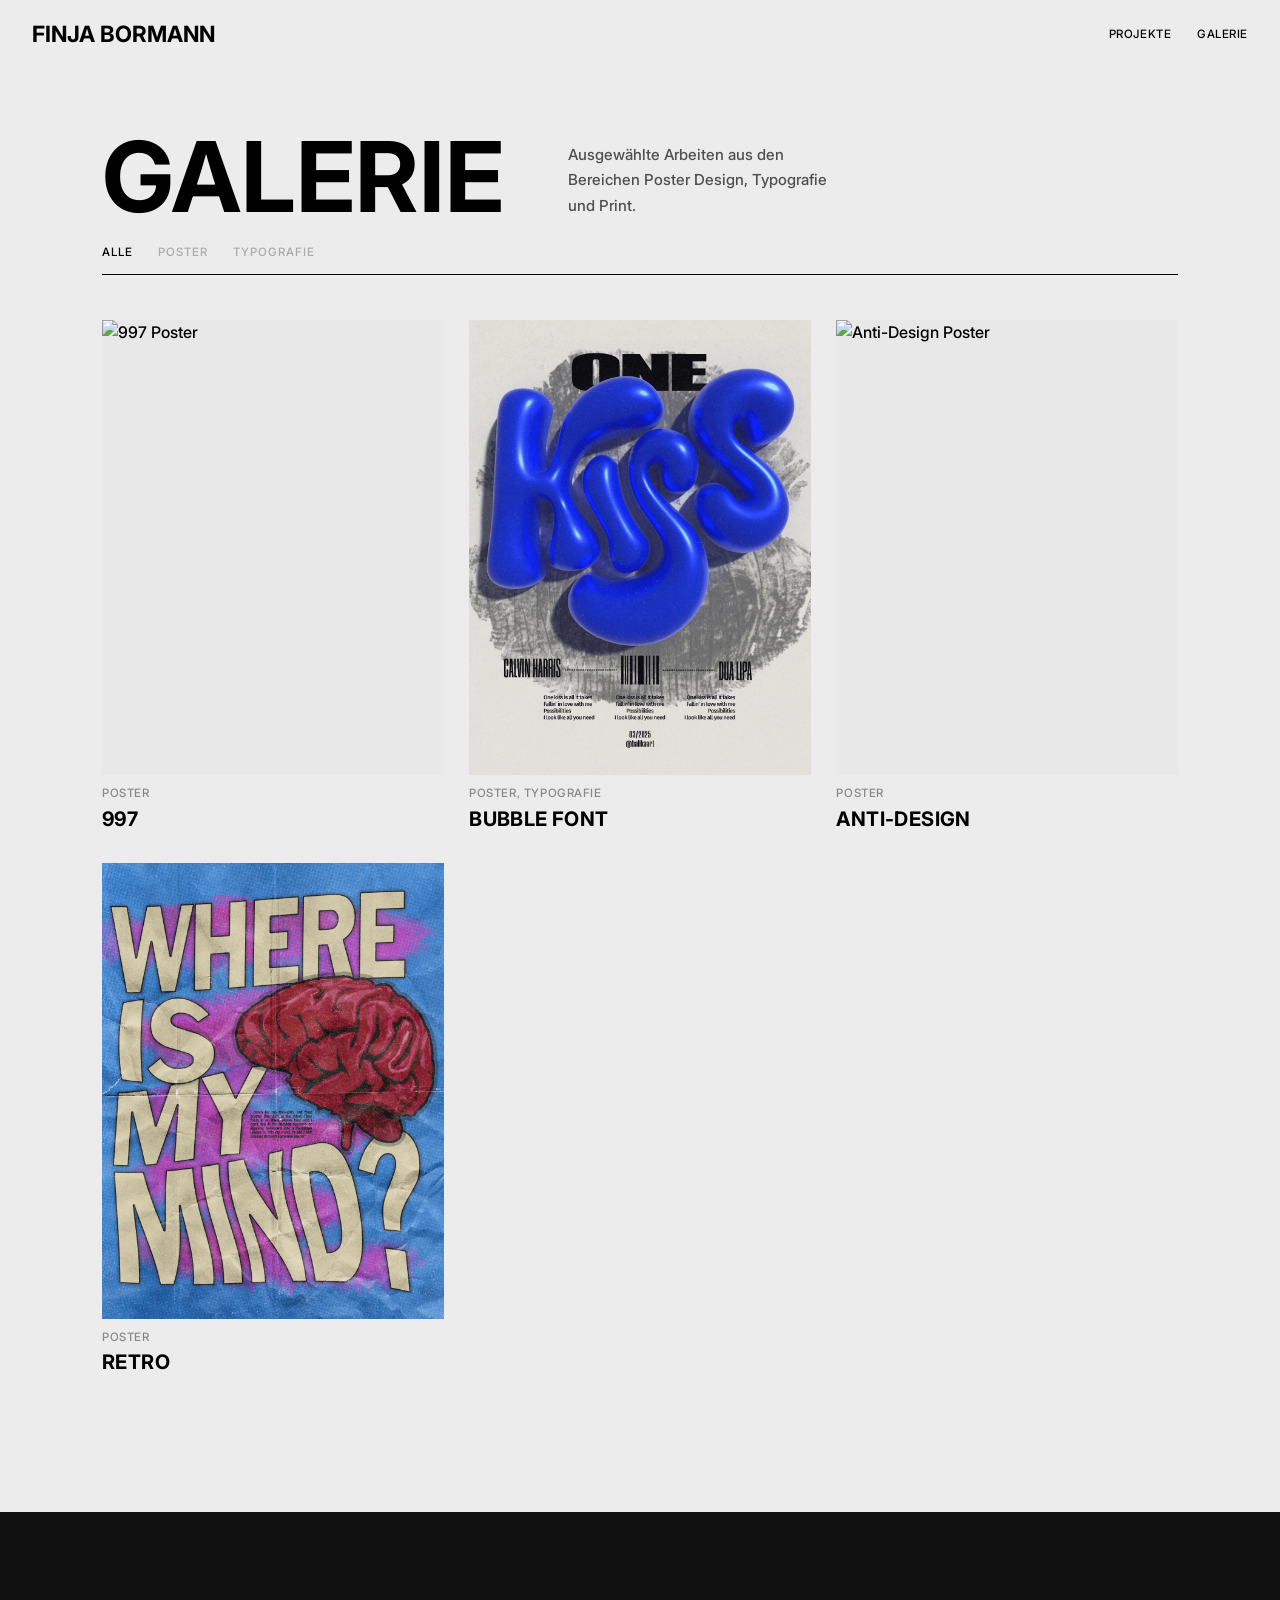
==== galerie.html @ 6246e297 "new gallery and projects page" ====
<!DOCTYPE html>
<html lang="de">
  <head>
    <meta charset="UTF-8" />
    <meta name="viewport" content="width=device-width, initial-scale=1.0" />
    <meta name="theme-color" content="#ececec" />
    <title>Galerie – Finja Bormann</title>
    <link rel="stylesheet" href="style.css" />
    <link rel="stylesheet" href="responsive.css" />
    <link rel="stylesheet" href="galerie.css" />
  </head>
  <body>
  <div class="page-wrapper">

    <header>
      <nav class="navbar">
        <a href="index.html" class="nav-logo">FINJA BORMANN</a>
        <button class="nav-burger" aria-label="Menü öffnen">
          <span></span>
          <span></span>
          <span></span>
        </button>
        <ul class="nav-links">
          <li><a href="projects-overview.html">Projekte</a></li>
          <li><a href="galerie.html">Galerie</a></li>
        </ul>
      </nav>
    </header>

    <main>

      <section class="section ga-hero no-line">
        <div class="ga-hero-inner">
          <h1 class="ga-title">Galerie</h1>
          <p class="ga-desc">Ausgewählte Arbeiten aus den Bereichen Poster Design, Typografie und Print.</p>
        </div>
      </section>

      <section class="section ga-main no-line">

        <div class="ga-filters">
          <button class="ga-filter is-active" data-filter="all">Alle</button>
          <button class="ga-filter" data-filter="poster">Poster</button>
          <button class="ga-filter" data-filter="typografie">Typografie</button>
        </div>

        <div class="ga-grid">

          <div class="ga-card" data-categories="poster">
            <div class="ga-card-img">
              <img src="images/Galerie/997-poster.png" alt="997 Poster" loading="lazy" decoding="async" />
            </div>
            <div class="ga-card-body">
              <p class="ga-card-tags">Poster</p>
              <h3 class="ga-card-title">997</h3>
            </div>
          </div>

          <div class="ga-card" data-categories="poster typografie">
            <div class="ga-card-img">
              <img src="images/Galerie/bubble-font-poster.png" alt="Bubble Font Poster" loading="lazy" decoding="async" />
            </div>
            <div class="ga-card-body">
              <p class="ga-card-tags">Poster, Typografie</p>
              <h3 class="ga-card-title">Bubble Font</h3>
            </div>
          </div>

          <div class="ga-card" data-categories="poster">
            <div class="ga-card-img">
              <img src="images/Galerie/anti-design-poster.png" alt="Anti-Design Poster" loading="lazy" decoding="async" />
            </div>
            <div class="ga-card-body">
              <p class="ga-card-tags">Poster</p>
              <h3 class="ga-card-title">Anti-Design</h3>
            </div>
          </div>

          <div class="ga-card" data-categories="poster">
            <div class="ga-card-img">
              <img src="images/Galerie/retro-poster.png" alt="Retro Poster" loading="lazy" decoding="async" />
            </div>
            <div class="ga-card-body">
              <p class="ga-card-tags">Poster</p>
              <h3 class="ga-card-title">Retro</h3>
            </div>
          </div>

        </div>
      </section>

    </main>
  </div>

  <footer class="footer">
    <div class="footer-inner">
      <p class="footer-cta">Lets work<br class="footer-br"> together</p>
      <div class="footer-links-row">
        <a class="footer-link" href="mailto:finjabormann03@gmail.com">finjabormann03@gmail.com</a>
        <div class="footer-social">
          <a class="footer-link" href="https://de.linkedin.com/in/finja-bormann-8b305a2b4" target="_blank">LinkedIn</a>
          <a class="footer-link" href="https://github.com/finionb" target="_blank">GitHub</a>
        </div>
      </div>
      <p class="footer-copy">&copy; 2026 Finja Bormann</p>
    </div>
  </footer>

  <script src="script.js"></script>
  <script>
    (function () {
      const filters = document.querySelectorAll('.ga-filter');
      const cards = document.querySelectorAll('.ga-card');

      filters.forEach(function (btn) {
        btn.addEventListener('click', function () {
          filters.forEach(function (f) { f.classList.remove('is-active'); });
          btn.classList.add('is-active');

          const active = btn.dataset.filter;
          cards.forEach(function (card) {
            if (active === 'all') {
              card.classList.remove('is-hidden');
            } else {
              const cats = (card.dataset.categories || '').split(' ');
              card.classList.toggle('is-hidden', !cats.includes(active));
            }
          });
        });
      });
    })();
  </script>
  </body>
</html>
---- style.css ----
*, *::before, *::after {
  box-sizing: border-box;
  margin: 0;
  padding: 0;

}

html {
  overflow-x: hidden;
  background-color: #ececec;
}

body {
  font-family: "Inter", sans-serif;
  line-height: 1.6;
  overflow-x: hidden;
  background-color: #111;
  /* padding-bottom is set dynamically in JS to match footer height */
}


@font-face {
  font-family: "Inter";
  src: url("fonts/Inter_24pt-Light.ttf") format("truetype");
  font-weight: 300;
  font-style: normal;
}

@font-face {
  font-family: "Inter";
  src: url("fonts/Inter_24pt-Medium.ttf") format("truetype");
  font-weight: 500;
  font-style: normal;
}

@font-face {
  font-family: "Inter";
  src: url("fonts/Inter_28pt-SemiBold.ttf") format("truetype");
  font-weight: 600;
  font-style: normal;
}

@font-face {
  font-family: "Inter";
  src: url("fonts/Inter_28pt-Bold.ttf") format("truetype");
  font-weight: 700;
  font-style: normal;
}

/* Navbar */
.navbar {
  display: flex;
  justify-content: space-between;
  align-items: center;
  padding: clamp(0.6rem, 1.5vw, 1rem) 2rem;
  background-color: transparent;
  position: fixed;
  top: 0;
  left: 50%;
  width: 100vw;
  margin-left: calc(-1 * 50vw);
  z-index: 100;
}

.nav-logo {
  display: flex;
  align-items: center;
  gap: 0.5rem;
  font-size: clamp(1rem, 1.2vw + 0.5rem, 1.4rem);
  font-weight: 700;
  text-decoration: none;
  color: #000000;
  background-color: transparent;
}

.nav-links {
  list-style: none;
  letter-spacing: 0.05em;
  text-transform: uppercase;
  font-size: clamp(0.7rem, 0.4vw + 0.4rem, 0.85rem);
  display: flex;
  gap: clamp(1rem, 2vw, 2rem);
  background-color: transparent;
}

.nav-links li {
  background-color: transparent;
}

.nav-links a {
  text-decoration: none;
  color: #000000;
  background-color: transparent;
}

.nav-links a:hover {
  color: #4f4f4f;
}

/* Burger button */
.nav-burger {
  display: none;
  flex-direction: column;
  justify-content: center;
  gap: 5px;
  background: none;
  border: none;
  cursor: pointer;
  z-index: 101;
}

.nav-burger span {
  display: block;
  width: 24px;
  height: 2px;
  background-color: #000000;
  transition: transform 0.3s ease, opacity 0.3s ease;
}

.nav-burger.is-open span:nth-child(1) {
  transform: translateY(7px) rotate(45deg);
}
.nav-burger.is-open span:nth-child(2) {
  opacity: 0;
}
.nav-burger.is-open span:nth-child(3) {
  transform: translateY(-7px) rotate(-45deg);
}

@media (max-width: 768px) {
  .nav-burger {
    display: flex;
  }

  .nav-links {
    display: none;
    position: fixed;
    top: 0;
    left: 0;
    width: 100%;
    height: 100vh;
    flex-direction: column;
    justify-content: center;
    align-items: flex-end;
    padding-right: 2rem;
    gap: 2rem;
    background-color: #ececec;
    z-index: 100;
  }

  .nav-links.is-open {
    display: flex;
  }

  .nav-links a {
    font-size: clamp(2rem, 8vw, 3rem);
    font-weight: 700;
    text-transform: uppercase;
    letter-spacing: 0.02em;
  }
}

/* Slideshow */
.slideshow {
  width: 100vw;
  margin-left: calc(50% - 50vw);
  margin-right: calc(50% - 50vw);
  margin-top: clamp(1rem, 2vw, 2rem);
}

.slideshow-frame {
  position: relative;
  width: 100%;
  aspect-ratio: 16 / 6.75;
  overflow: hidden;
  background-color: #f0f0f0;
}

.slideshow-image {
  position: absolute;
  inset: 0;
  width: 100%;
  height: 100%;
  object-fit: cover;
  opacity: 0;
  transition: opacity 0.6s ease;
}

.slideshow-image.is-active {
  opacity: 1;
}

/* Sections */
.section {
  position: relative;
  padding: clamp(2.5rem, 4vw + 1rem, 5rem) 2rem;
  max-width: 1140px;
  margin: 0 auto;
}

#projects,
#gallery {
  padding-bottom: clamp(1rem, 2vw, 1.5rem);
}

.section::before {
  content: "";
  position: absolute;
  top: 0;
  left: calc(2rem - max(0px, (100vw - 1140px) / 2));
  right: calc(2rem - max(0px, (100vw - 1140px) / 2));
  border-top: 1px solid #000000;
}

.section.hero::before,
.section.no-line::before {
  border-top: none;
}

.hero {
  text-align: left;
  padding-top: clamp(18rem, 18vw + 2rem, 30rem);
  position: relative;
}

.hero h1 {
  position: relative;
  width: 100vw;
  color: #4f4f4f;
  max-width: clamp(300px, 65vw, 800px);
  margin-left: calc(50% - 50vw);
  padding-left: 2rem;
  font-size: clamp(1.25rem, 1.2vw + 0.7rem, 2rem);
  font-weight: 500;
  line-height: clamp(1rem, 1.5vw + 0.9rem, 2.7rem);
}

/* Projects slider */
.projects-viewport {
  position: relative;
  width: 100vw;
  margin-left: calc(50% - 50vw);
  margin-right: calc(50% - 50vw);
  margin-top: clamp(1rem, 2vw, 2rem);
  overflow: hidden;
  cursor: grab;
  touch-action: pan-y;
}

.projects-viewport.is-dragging {
  cursor: grabbing;
}

.projects-grid {
  display: flex;
  gap: clamp(1rem, 1.5vw, 1.5rem);
  width: max-content;
  will-change: transform;
}

.project-card {
  display: block;
  flex: 0 0 624px;
  width: 624px;
  text-decoration: none;
  color: inherit;
  user-select: none;
}

#gallery .project-card {
  flex: 0 0 clamp(220px, 35vw, 500px);
  width: clamp(220px, 35vw, 500px);
}

/* Static projects grid (no slider) */
.projects-static-grid {
  display: grid;
  grid-template-columns: repeat(2, 1fr);
  gap: clamp(1.5rem, 2.5vw, 2.5rem);
  margin-top: clamp(1rem, 2vw, 2rem);
  width: 100vw;
  margin-left: calc(50% - 50vw);
  margin-right: calc(50% - 50vw);
  padding: 0 2rem;
  box-sizing: border-box;
}

.projects-static-grid .project-card {
  flex: none;
  width: auto;
}

@media (max-width: 700px) {
  .projects-static-grid {
    grid-template-columns: 1fr;
  }
}

/* ── Section Link Button ─────────────────────────────── */
.section-link-wrap {
  width: 100vw;
  margin-left: calc(50% - 50vw);
  display: flex;
  justify-content: flex-end;
  padding-right: 2rem;
  margin-top: clamp(1.25rem, 2.5vw, 2rem);
}

.section-link-btn {
  display: inline-flex;
  align-items: center;
  gap: 0.5em;
  padding: 0.55em 1.1em;
  border: 1px solid #000;
  border-radius: 9999px;
  background: transparent;
  color: #000;
  text-decoration: none;
  font-family: "Inter", sans-serif;
  font-size: clamp(0.7rem, 0.35vw + 0.5rem, 0.9rem);
  text-transform: uppercase;
  letter-spacing: 0.05em;
  line-height: 1;
  transition: color 0.2s ease, border-color 0.2s ease;
}

.section-link-btn:hover {
  color: #4f4f4f;
  border-color: #4f4f4f;
}

.section-link-arrow {
  font-size: 1.2em;
  line-height: 1;
}

.coming-soon-card {
  position: relative;
}

.coming-soon-card .project-image::after {
  content: "Coming Soon";
  position: absolute;
  top: 12px;
  right: 12px;
  background-color: #000;
  color: #ececec;
  font-size: 0.65rem;
  font-weight: 700;
  letter-spacing: 0.1em;
  text-transform: uppercase;
  padding: 5px 10px;
  pointer-events: none;
}

.project-image {
  overflow: hidden;
  background-color: #f0f0f0;
  position: relative;
}

.project-image img {
  display: block;
  width: 100%;
  aspect-ratio: 16 / 9;
  object-fit: cover;
  transition: transform 0.4s ease;
}

.project-card:hover .project-image img {
  transform: scale(1.05);
}

@media (hover: none) {
  .project-card.in-view .project-image img {
    transform: scale(1.05);
  }
}

#gallery .project-image img {
  aspect-ratio: 3 / 4;
}

.project-tags {
  margin-top: clamp(0.6rem, 1vw, 1rem);
  line-height: 1;
  letter-spacing: 0.05em;
  text-transform: uppercase;
  font-size: clamp(0.7rem, 0.4vw + 0.4rem, 0.85rem);
  color: #888;
}

.project-title {
  font-size: clamp(1.1rem, 1vw + 0.6rem, 1.6rem);
  font-weight: 700;
  line-height: 1;
  text-transform: uppercase;
  margin: 0.5rem 0;
}

.project-desc {
  font-size: clamp(1rem, 0.8vw + 0.7rem, 1.25rem);
  line-height: 0.9;
  color: #4f4f4f;
}

h2 {
  position: relative;
  width: 100vw;
  margin-left: calc(50% - 50vw);
  padding-left: 2rem;
  font-size: clamp(2rem, 3.5vw + 1rem, 5rem);
  font-weight: 700;
  text-transform: uppercase;
}

/* Über mich */
.about-row {
  display: grid;
  grid-template-columns: clamp(120px, 18vw, 220px) 1fr;
  gap: clamp(2rem, 4vw, 5rem);
  padding: clamp(1.5rem, 2.5vw, 2.5rem) 0;
}

.about-row:first-of-type {
  margin-top: clamp(1.5rem, 2.5vw, 2.5rem);
  padding-top: 0;
}

.about-label {
  font-weight: 500;
  color: #4f4f4f;
  letter-spacing: 0.05em;
  text-transform: uppercase;
  font-size: clamp(0.7rem, 0.4vw + 0.4rem, 0.85rem);
}

.about-content {
  margin-bottom: 1rem;
  color: #4f4f4f;
  font-size: clamp(1rem, 0.8vw + 0.7rem, 1.25rem);
}

.about-content p:last-child {
  margin-bottom: 0;
}

.about-entry {
  margin-bottom: clamp(1.75rem, 2.5vw, 2.5rem);
}

.about-entry:last-child {
  margin-bottom: 0;
}

.about-entry-title {
  font-weight: 500;
  color: #4f4f4f;
  font-size: clamp(1rem, 0.8vw + 0.7rem, 1.25rem);
}

.about-entry-desc {
  color: #888;
  font-size: clamp(0.8rem, 0.5vw + 0.5rem, 0.95rem);
  line-height: 1.3;
}

.about-skills {
  display: flex;
  justify-content: space-between;
  width: 100%;
}

.about-skills ul {
  list-style: none;
}

.about-skills li {
  color: #4f4f4f;
  margin-bottom: 0.5rem;
  font-size: clamp(1rem, 0.8vw + 0.7rem, 1.25rem);
}

@media (max-width: 600px) {
  .about-row {
    grid-template-columns: 1fr;
    gap: 0.75rem;
  }
}

/* Footer */
/* Page wrapper scrolls over fixed footer */
.page-wrapper {
  position: relative;
  z-index: 1;
  background-color: #ececec;
  min-height: 100vh;
}

.footer {
  position: fixed;
  bottom: 0;
  left: 0;
  right: 0;
  background-color: #111;
  display: flex;
  flex-direction: column;
  align-items: center;
  justify-content: center;
  padding: clamp(3rem, 7vw, 6rem) 2rem;
}

.footer * {
  background-color: transparent;
}

.footer-inner {
  max-width: 1140px;
  width: 100%;
  text-align: center;
  opacity: 0;
  transition: opacity 0.6s ease;
}

.footer-inner.is-visible {
  opacity: 1;
}

.footer-br {
  display: none;
}

.footer-cta {
  font-size: clamp(2rem, 3.5vw + 1rem, 5rem);
  font-weight: 700;
  color: #ececec;
  text-transform: uppercase;
  line-height: 1;
  letter-spacing: -0.01em;
  margin-bottom: clamp(1.5rem, 3vw, 3rem);
}

.footer-links-row {
  display: flex;
  justify-content: center;
  align-items: center;
  flex-wrap: wrap;
  gap: clamp(1.5rem, 4vw, 4rem);
  margin-bottom: clamp(2rem, 4vw, 4rem);
}

.footer-social {
  display: flex;
  gap: clamp(1.5rem, 4vw, 4rem);
  background-color: transparent;
}

.footer-link {
  color: #888;
  text-decoration: none;
  font-size: clamp(0.8rem, 0.6vw + 0.4rem, 1rem);
  letter-spacing: 0.05em;
  text-transform: uppercase;
  transition: color 0.2s ease;
}

.footer-link:hover {
  color: #ececec;
}

.footer-copy {
  color: #444;
  font-size: clamp(0.65rem, 0.3vw + 0.4rem, 0.75rem);
}
---- responsive.css ----
/* ═══════════════════════════════════════════════════════
   RESPONSIVE.CSS
   Clamps decken fluid scaling ab.
   Diese Datei enthält strukturelle Breakpoint-Änderungen.

   Breakpoints:
   Tablet  → max-width: 1024px
   Mobile  → max-width: 768px
   Small   → max-width: 480px
═══════════════════════════════════════════════════════ */


/* ── Tablet (≤ 1024px) ───────────────────────────────── */
@media (max-width: 1024px) {

  /* Galerie-Karten etwas breiter relativ */
  #gallery .project-card {
    flex: 0 0 clamp(220px, 44vw, 420px);
    width: clamp(220px, 44vw, 420px);
  }

  /* Projekt-Grid 2 Spalten bleiben, aber weniger Gap */
  .projects-static-grid {
    gap: clamp(1rem, 2vw, 2rem);
  }

  /* About-Label-Spalte etwas schmaler */
  .about-row {
    grid-template-columns: clamp(90px, 14vw, 160px) 1fr;
    gap: clamp(1.5rem, 3vw, 4rem);
  }

  /* Skills-Spalten Mindestbreite anpassen */
  .about-skills ul {
    min-width: clamp(160px, 22vw, 280px);
  }

}


/* ── Mobile (≤ 768px) ───────────────────────────────── */
@media (max-width: 768px) {

  /* ─ Hero ─ */
  .hero {
    padding-top: clamp(18rem, 28vw, 20rem);
  }

  .hero h1 {
    max-width: 100%;
    font-size: clamp(1.4rem, 6vw, 2.5rem);
    line-height: 1.3;
    font-weight: 500;
  }

  /* Slideshow auf Mobile deutlich höher */
  .slideshow-frame {
    aspect-ratio: 16 / 16;
  }

  /* ─ Galerie-Slider ─ */
  #gallery .project-card {
    flex: 0 0 clamp(200px, 75vw, 340px);
    width: clamp(200px, 75vw, 340px);
  }

  /* ─ Über mich ─ */
  .about-row {
    grid-template-columns: 1fr;
    gap: 0.6rem;
  }

  .about-row:first-of-type {
    margin-top: clamp(1rem, 2vw, 1.5rem);
  }

  .about-skills {
    gap: 2rem;
  }

  /* ─ Projektkarten ─ */
  .project-desc {
    line-height: 1.4;
  }

  /* ─ Projektdetails ─ */
  .project-hero-image {
    padding-top: clamp(4rem, 8vw, 6rem);
  }

  .project-meta {
    gap: clamp(1rem, 3vw, 2rem);
  }

  .project-overview,
  .project-text-block {
    grid-template-columns: 1fr;
    gap: 0.5rem;
  }

  .project-overview-label,
  .project-section-title {
    padding-top: 0;
  }

}


/* ── Small Mobile (≤ 480px) ─────────────────────────── */
@media (max-width: 480px) {

  /* ─ Navbar ─ */
  .nav-logo {
    font-size: 1.05rem;
  }

  .navbar {
    padding-left: 1.25rem;
    padding-right: 1.25rem;
  }

  /* ─ Sections ─ */
  .section {
    padding-left: 1.25rem;
    padding-right: 1.25rem;
  }

  /* Section-Linien an neues Padding anpassen */
  .section::before {
    left: calc(1.25rem - max(0px, (100vw - 1140px) / 2));
    right: calc(1.25rem - max(0px, (100vw - 1140px) / 2));
  }

  h2 {
    padding-left: 1.25rem;
  }

  .hero h1 {
    padding-left: 1.25rem;
    padding-right: 1.25rem;
  }

  /* ─ Galerie-Karten ─ */
  #gallery .project-card {
    flex: 0 0 82vw;
    width: 82vw;
  }

  /* ─ Projekt-Grid ─ */
  .projects-static-grid {
    padding: 0 1.25rem;
    gap: 2rem;
  }

  /* ─ Section Link ─ */
  .section-link-wrap {
    padding-right: 1.25rem;
  }

  /* ─ Footer ─ */
  .footer {
    padding: clamp(4rem, 10vw, 6rem) 1.25rem;
  }

  .footer-br {
    display: inline;
  }

  .footer-links-row {
    flex-direction: column;
    gap: 1rem;
  }


  .project-image-grid {
    grid-template-columns: 1fr;
    gap: 0.75rem;
  }

  .project-hero-image img {
    aspect-ratio: 4 / 3;
  }

  .project-next-title {
    font-size: clamp(1.2rem, 6vw, 2rem);
  }

  /* ─ Slideshow ─ */
  .slideshow-frame {
    aspect-ratio: 3 / 4;
  }

}
---- galerie.css ----
/* ── Galerie Page ──────────────────────────────────────── */

/* Hero */
.ga-hero {
  padding-top: clamp(5rem, 10vw, 11rem);
  padding-bottom: clamp(0.75rem, 1.5vw, 1.5rem);
}

.ga-hero-inner {
  display: flex;
  align-items: flex-end;
  gap: clamp(1.5rem, 5vw, 6rem);
}

.ga-title {
  font-size: clamp(2.5rem, 7vw + 0.5rem, 8rem);
  font-weight: 700;
  line-height: 1;
  color: #000;
  flex-shrink: 0;
  text-transform: uppercase;
}

.ga-desc {
  font-size: clamp(0.85rem, 0.5vw + 0.55rem, 1rem);
  color: #4f4f4f;
  line-height: 1.65;
  max-width: clamp(180px, 25vw, 280px);
  padding-bottom: 0.5rem;
}

/* Main section */
.ga-main {
  padding-top: 0;
}

/* Filter tabs */
.ga-filters {
  display: flex;
  gap: clamp(0.9rem, 2vw, 2.5rem);
  border-bottom: 1px solid #000;
  padding-bottom: clamp(0.65rem, 1.2vw, 1rem);
  margin-bottom: clamp(1.5rem, 3.5vw, 3.5rem);
  flex-wrap: wrap;
}

.ga-filter {
  background: none;
  border: none;
  cursor: pointer;
  font-family: "Inter", sans-serif;
  font-size: clamp(0.7rem, 0.4vw + 0.4rem, 0.85rem);
  letter-spacing: 0.08em;
  text-transform: uppercase;
  color: #aaa;
  padding: 0;
  transition: color 0.2s ease;
  font-weight: 500;
}

.ga-filter:hover,
.ga-filter.is-active {
  color: #000;
}

/* Grid */
.ga-grid {
  display: grid;
  grid-template-columns: repeat(3, 1fr);
  gap: clamp(1rem, 2vw, 2.5rem);
  padding-bottom: clamp(3rem, 5vw, 5rem);
}

/* Card */
.ga-card {
  display: flex;
  flex-direction: column;
  gap: 0;
  cursor: pointer;
}

.ga-card-img {
  overflow: hidden;
  background: #e8e8e8;
}

.ga-card-img img {
  display: block;
  width: 100%;
  aspect-ratio: 3 / 4;
  object-fit: cover;
  transition: transform 0.45s ease;
}

.ga-card:hover .ga-card-img img {
  transform: scale(1.04);
}

.ga-card-body {
  padding-top: clamp(0.6rem, 1vw, 1rem);
  display: flex;
  flex-direction: column;
  gap: 0;
}

.ga-card-tags {
  line-height: 1;
  letter-spacing: 0.05em;
  text-transform: uppercase;
  font-size: clamp(0.7rem, 0.4vw + 0.4rem, 0.85rem);
  color: #888;
}

.ga-card-title {
  font-size: clamp(1rem, 1vw + 0.45rem, 1.25rem);
  font-weight: 700;
  color: #000;
  line-height: 1.1;
  text-transform: uppercase;
  letter-spacing: 0.02em;
  margin: 0.5rem 0;
}

/* Hidden state (filter) */
.ga-card.is-hidden {
  display: none;
}

/* ── Tablet (≤ 1024px) ───────────────────────────────── */
@media (max-width: 1024px) {
  .ga-title {
    font-size: clamp(2.5rem, 6vw + 0.5rem, 5rem);
  }
}

/* ── Mobile (≤ 768px) ────────────────────────────────── */
@media (max-width: 768px) {
  .ga-hero-inner {
    flex-direction: column;
    align-items: flex-start;
    gap: clamp(0.5rem, 2vw, 1rem);
  }

  .ga-desc {
    max-width: 100%;
    padding-bottom: 0;
  }

  .ga-grid {
    grid-template-columns: repeat(2, 1fr);
    gap: clamp(0.75rem, 2vw, 1.5rem);
  }
}

/* ── Small Mobile (≤ 480px) ─────────────────────────── */
@media (max-width: 480px) {
  .ga-grid {
    gap: clamp(0.5rem, 2vw, 0.75rem);
  }

  .ga-filters {
    gap: clamp(0.75rem, 3vw, 1rem);
  }
}
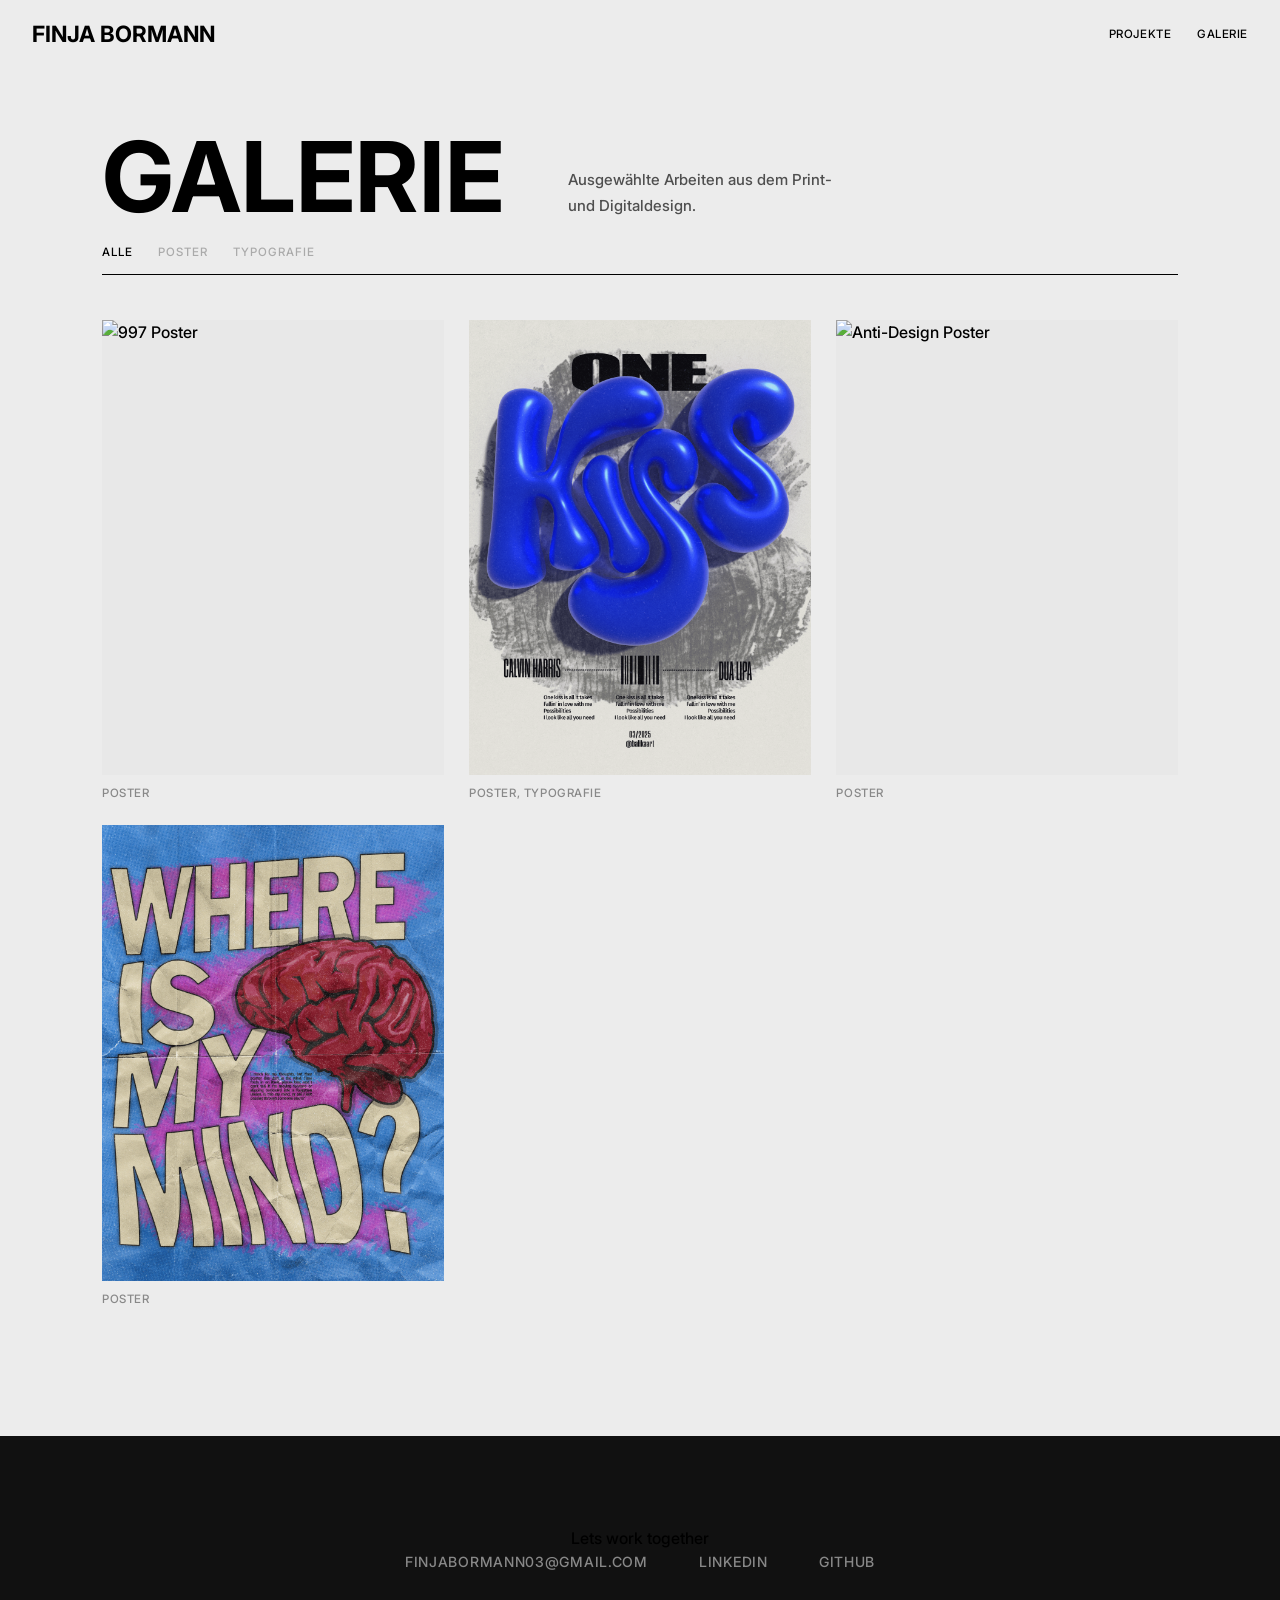
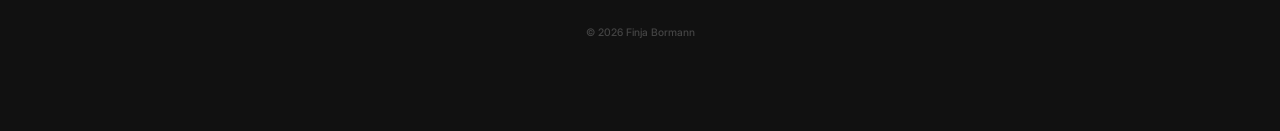
==== commit e9036e8e: "new Logo and fixed some design issues" ====
--- a/galerie.html
+++ b/galerie.html
@@ -4,6 +4,7 @@
     <meta charset="UTF-8" />
     <meta name="viewport" content="width=device-width, initial-scale=1.0" />
     <meta name="theme-color" content="#ececec" />
+    <link rel="icon" type="image/png" href="images/Logo.png" />
     <title>Galerie – Finja Bormann</title>
     <link rel="stylesheet" href="style.css" />
     <link rel="stylesheet" href="responsive.css" />
@@ -32,7 +33,7 @@
       <section class="section ga-hero no-line">
         <div class="ga-hero-inner">
           <h1 class="ga-title">Galerie</h1>
-          <p class="ga-desc">Ausgewählte Arbeiten aus den Bereichen Poster Design, Typografie und Print.</p>
+          <p class="ga-desc">Ausgewählte Arbeiten aus dem Print- und Digitaldesign.</p>
         </div>
       </section>
 
@@ -52,7 +53,6 @@
             </div>
             <div class="ga-card-body">
               <p class="ga-card-tags">Poster</p>
-              <h3 class="ga-card-title">997</h3>
             </div>
           </div>
 
@@ -62,7 +62,6 @@
             </div>
             <div class="ga-card-body">
               <p class="ga-card-tags">Poster, Typografie</p>
-              <h3 class="ga-card-title">Bubble Font</h3>
             </div>
           </div>
 
@@ -72,7 +71,6 @@
             </div>
             <div class="ga-card-body">
               <p class="ga-card-tags">Poster</p>
-              <h3 class="ga-card-title">Anti-Design</h3>
             </div>
           </div>
 
@@ -82,7 +80,6 @@
             </div>
             <div class="ga-card-body">
               <p class="ga-card-tags">Poster</p>
-              <h3 class="ga-card-title">Retro</h3>
             </div>
           </div>
 
--- a/style.css
+++ b/style.css
@@ -14,8 +14,7 @@
   font-family: "Inter", sans-serif;
   line-height: 1.6;
   overflow-x: hidden;
-  background-color: #111;
-  /* padding-bottom is set dynamically in JS to match footer height */
+  background-color: #ececec;
 }
 
 
@@ -270,6 +269,7 @@
 #gallery .project-card {
   flex: 0 0 clamp(220px, 35vw, 500px);
   width: clamp(220px, 35vw, 500px);
+  cursor: zoom-in;
 }
 
 /* Static projects grid (no slider) */
@@ -303,7 +303,7 @@
   display: flex;
   justify-content: flex-end;
   padding-right: 2rem;
-  margin-top: clamp(1.25rem, 2.5vw, 2rem);
+  margin-top: clamp(0.4rem, 0.8vw, 0.65rem);
 }
 
 .section-link-btn {
@@ -409,7 +409,7 @@
   width: 100vw;
   margin-left: calc(50% - 50vw);
   padding-left: 2rem;
-  font-size: clamp(2rem, 3.5vw + 1rem, 5rem);
+  font-size: clamp(2.5rem, 7vw + 0.5rem, 8rem);
   font-weight: 700;
   text-transform: uppercase;
 }
@@ -489,29 +489,17 @@
 }
 
 /* Footer */
-/* Page wrapper scrolls over fixed footer */
 .page-wrapper {
-  position: relative;
-  z-index: 1;
   background-color: #ececec;
-  min-height: 100vh;
 }
 
 .footer {
-  position: fixed;
-  bottom: 0;
-  left: 0;
-  right: 0;
   background-color: #111;
   display: flex;
   flex-direction: column;
   align-items: center;
   justify-content: center;
   padding: clamp(3rem, 7vw, 6rem) 2rem;
-}
-
-.footer * {
-  background-color: transparent;
 }
 
 .footer-inner {
@@ -519,7 +507,7 @@
   width: 100%;
   text-align: center;
   opacity: 0;
-  transition: opacity 0.6s ease;
+  transition: opacity 0.7s ease;
 }
 
 .footer-inner.is-visible {
@@ -528,16 +516,6 @@
 
 .footer-br {
   display: none;
-}
-
-.footer-cta {
-  font-size: clamp(2rem, 3.5vw + 1rem, 5rem);
-  font-weight: 700;
-  color: #ececec;
-  text-transform: uppercase;
-  line-height: 1;
-  letter-spacing: -0.01em;
-  margin-bottom: clamp(1.5rem, 3vw, 3rem);
 }
 
 .footer-links-row {
@@ -573,4 +551,51 @@
   font-size: clamp(0.65rem, 0.3vw + 0.4rem, 0.75rem);
 }
 
-
+/* ── Lightbox ────────────────────────────────────────── */
+.lightbox {
+  position: fixed;
+  inset: 0;
+  background: rgba(0, 0, 0, 0.9);
+  z-index: 200;
+  display: flex;
+  align-items: center;
+  justify-content: center;
+  opacity: 0;
+  pointer-events: none;
+  transition: opacity 0.2s ease;
+}
+
+.lightbox.is-open {
+  opacity: 1;
+  pointer-events: all;
+}
+
+.lightbox-img {
+  max-width: 90vw;
+  max-height: 90vh;
+  object-fit: contain;
+  display: block;
+  user-select: none;
+}
+
+.lightbox-close {
+  position: fixed;
+  top: clamp(1rem, 2vw, 1.5rem);
+  right: clamp(1rem, 2vw, 1.5rem);
+  background: none;
+  border: none;
+  cursor: pointer;
+  color: #fff;
+  font-family: "Inter", sans-serif;
+  font-size: clamp(1rem, 1vw + 0.5rem, 1.4rem);
+  font-weight: 700;
+  letter-spacing: 0.1em;
+  text-transform: uppercase;
+  line-height: 1;
+  padding: 0;
+  transition: color 0.2s ease;
+}
+
+.lightbox-close:hover {
+  color: #888;
+}
--- a/galerie.css
+++ b/galerie.css
@@ -76,7 +76,7 @@
   display: flex;
   flex-direction: column;
   gap: 0;
-  cursor: pointer;
+  cursor: zoom-in;
 }
 
 .ga-card-img {
